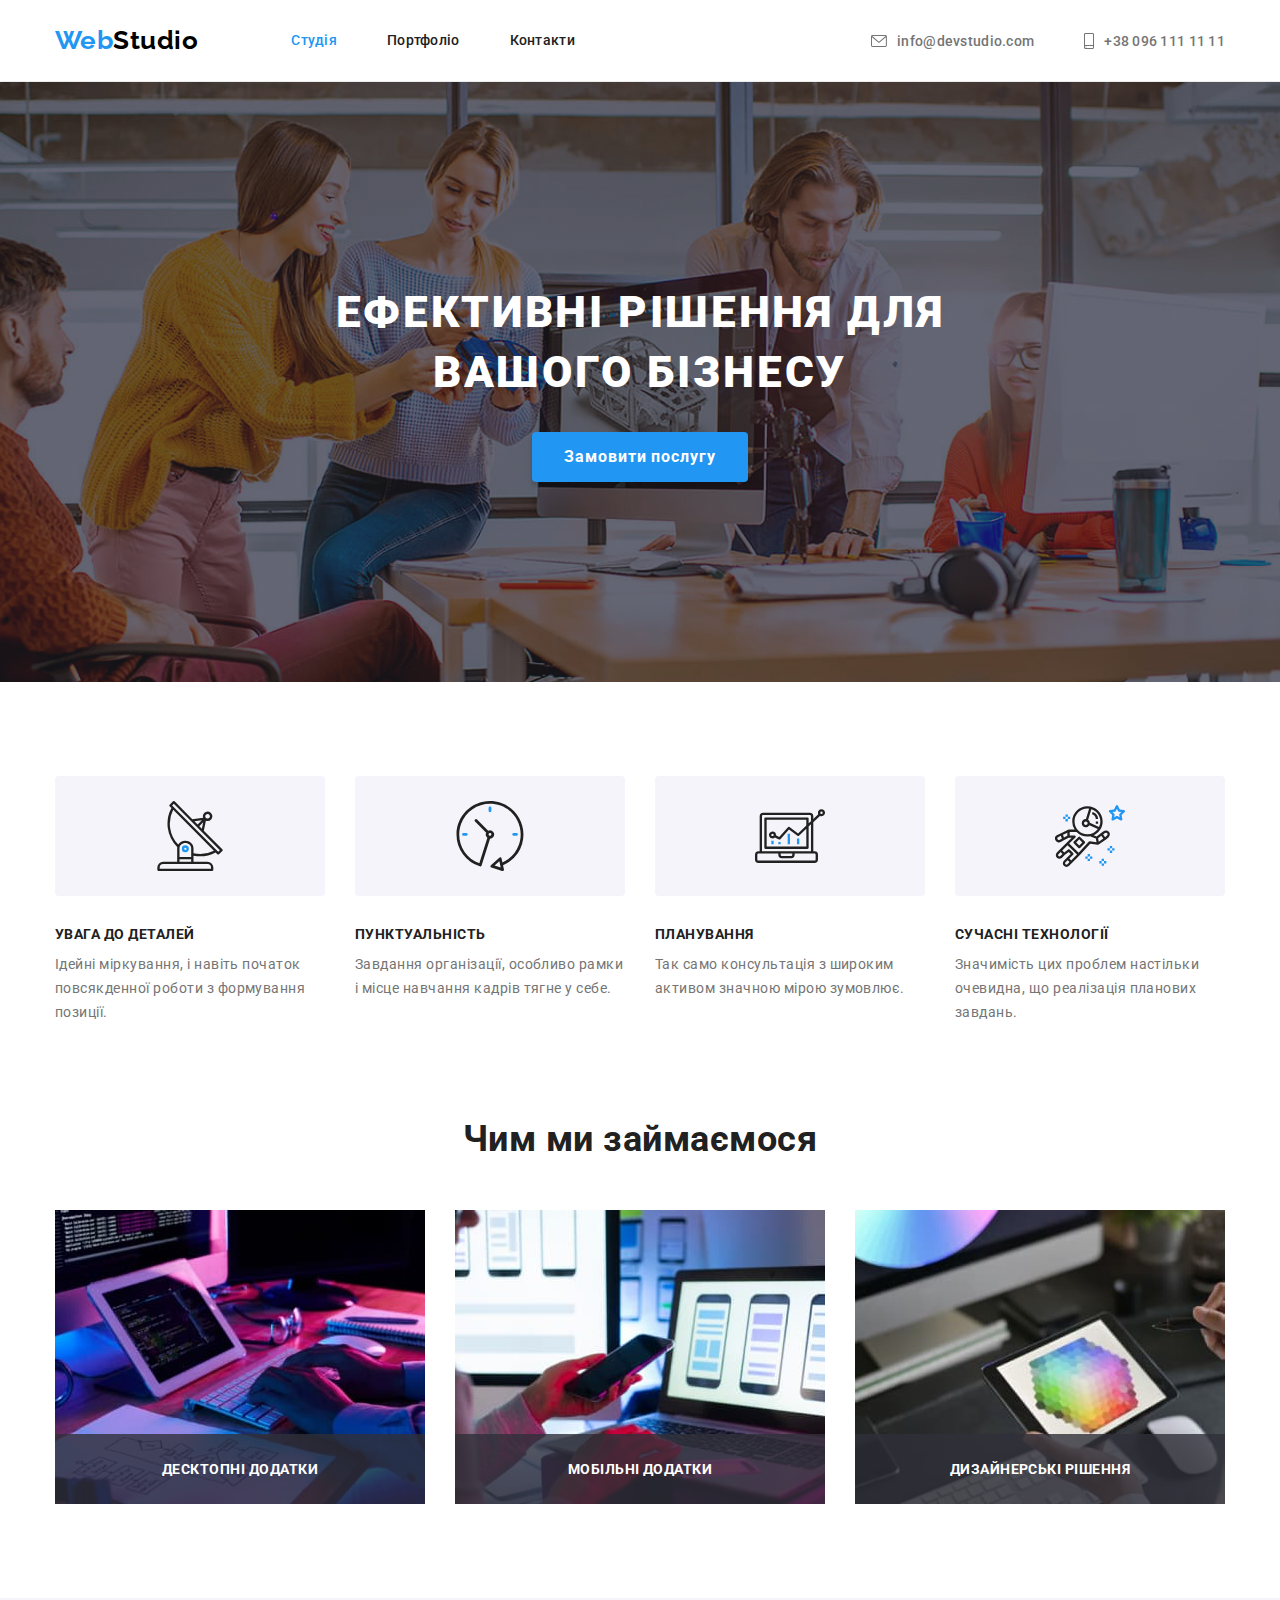
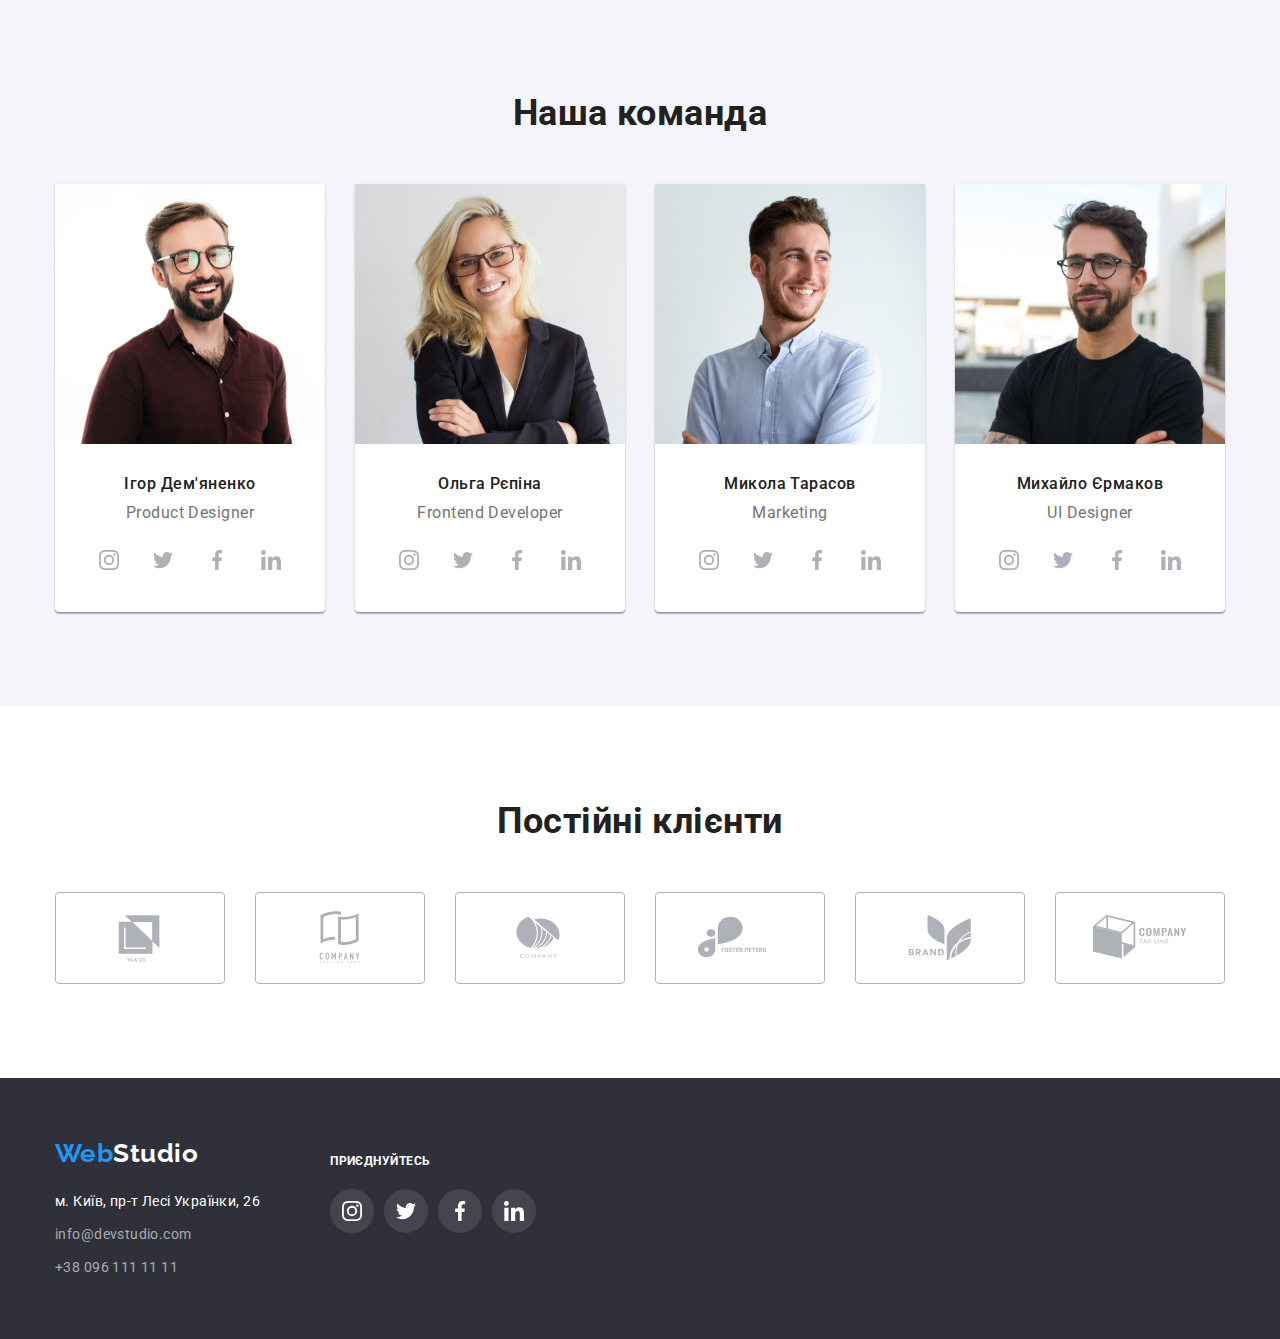
==== index.html @ a0d192ed "add animations and transitions" ====
<!DOCTYPE html>
<html lang="uk">
  <head>
    <meta charset="UTF-8" />
    <meta http-equiv="X-UA-Compatible" content="IE=edge" />
    <meta name="viewport" content="width=device-width, initial-scale=1.0" />
    <title>WebStudio</title>
    <link rel="preconnect" href="https://fonts.googleapis.com" />
    <link rel="preconnect" href="https://fonts.gstatic.com" crossorigin />
    <link
      href="https://fonts.googleapis.com/css2?family=Raleway:wght@700&family=Roboto:wght@400;500;700;900&display=swap"
      rel="stylesheet"
    />
    <link
      rel="stylesheet"
      href="https://cdnjs.cloudflare.com/ajax/libs/modern-normalize/1.1.0/modern-normalize.min.css"
    />
    <link rel="stylesheet" href="./css/style.css" />
  </head>
  <body>
    <header class="page-header">
      <div class="container header-container">
        <nav class="nav-blok">
          <a href="" lang="uk" class="logo logo-header header-link"
            >Web<span class="logo-black">Studio</span></a
          >
          <ul class="nav-list list">
            <li class="nav-list-item">
              <a
                href="./index.html"
                class="nav-list-link link current header-link"
                >Студія</a
              >
            </li>
            <li class="nav-list-item">
              <a href="./portfolio.html" class="nav-list-link link header-link"
                >Портфоліо</a
              >
            </li>
            <li class="nav-list-item">
              <a href="" class="nav-list-link link header-link">Контакти</a>
            </li>
          </ul>
        </nav>
        <div class="contact">
          <a href="mailto:info@devstudio.com" class="contact-link link">
            <svg class="mail-icon contact-icon" width="16px" height="12px">
              <use href="./images/icons.svg#icon-envelope"></use>
            </svg>
            info@devstudio.com</a
          >
          <a href="tel:+380961111111" class="contact-link link"
            ><svg class="tel-icon contact-icon" width="10px" height="16px">
              <use href="./images/icons.svg#icon-smartphone"></use>
            </svg>
            +38 096 111 11 11</a
          >
        </div>
      </div>
    </header>
    <main>
      <section class="hero-section hero">
        <div class="container">
          <h1 class="main-heading">Ефективні рішення для вашого бізнесу</h1>
          <button type="button" class="main-button" data-modal-open>
            Замовити послугу
          </button>
        </div>
      </section>
      <section class="advantages-section section">
        <div class="container">
          <h2 class="section-header hidden-header">Наші переваги</h2>
          <ul class="blok-list list card-set">
            <li class="card-set-item">
              <div class="blok-icon">
                <svg class="" width="70px" height="70px">
                  <use href="./images/icons.svg#icon-antenna"></use>
                </svg>
              </div>
              <h3 class="blok-header">Увага до деталей</h3>
              <p class="blok-paragraf">
                Ідейні міркування, і навіть початок повсякденної роботи з
                формування позиції.
              </p>
            </li>
            <li class="card-set-item">
              <div class="blok-icon">
                <svg class="" width="70px" height="70px">
                  <use href="./images/icons.svg#icon-clock"></use>
                </svg>
              </div>
              <h3 class="blok-header">Пунктуальність</h3>
              <p class="blok-paragraf">
                Завдання організації, особливо рамки і місце навчання кадрів
                тягне у себе.
              </p>
            </li>
            <li class="card-set-item">
              <div class="blok-icon">
                <svg class="" width="70px" height="70px">
                  <use href="./images/icons.svg#icon-diagram"></use>
                </svg>
              </div>
              <h3 class="blok-header">Планування</h3>
              <p class="blok-paragraf">
                Так само консультація з широким активом значною мірою зумовлює.
              </p>
            </li>
            <li class="card-set-item">
              <div class="blok-icon">
                <svg class="" width="70px" height="70px">
                  <use href="./images/icons.svg#icon-astronaut"></use>
                </svg>
              </div>
              <h3 class="blok-header">Сучасні технології</h3>
              <p class="blok-paragraf">
                Значимість цих проблем настільки очевидна, що реалізація
                планових завдань.
              </p>
            </li>
          </ul>
        </div>
      </section>
      <section class="work-section section">
        <div class="container">
          <h2 class="section-header">Чим ми займаємося</h2>
          <ul class="work-list list card-set">
            <li class="card-set-item work-list-item">
              <img
                src="./images/section-images-01.jpg"
                alt="section-images-desktop"
                width="370"
                height="294"
              />
              <div class="work-overlay">
                <p class="work-overlay-text">Десктопні додатки</p>
              </div>
            </li>
            <li class="card-set-item work-list-item">
              <img
                src="./images/section-images-02.jpg"
                alt="section-images-phone"
                width="370"
                height="294"
              />
              <div class="work-overlay">
                <p class="work-overlay-text">Мобільні додатки</p>
              </div>
            </li>
            <li class="card-set-item work-list-item">
              <img
                src="./images/section-images-03.jpg"
                alt="section-images-laptop"
                width="370"
                height="294"
              />
              <div class="work-overlay">
                <p class="work-overlay-text">Дизайнерські рішення</p>
              </div>
            </li>
          </ul>
        </div>
      </section>
      <section class="team-section section">
        <div class="container">
          <h2 class="section-header">Наша команда</h2>
          <ul class="team-list list card-set">
            <li class="card-set-item team-list-item">
              <img
                src="./images/our-team-01.jpg"
                alt="our-team-01"
                width="270"
                height="260"
              />
              <div class="item-data">
                <h3 class="work-header">Ігор Дем'яненко</h3>
                <p class="work-paragraf" lang="en">Product Designer</p>
                <ul class="team-icons-list list">
                  <li class="team-icons-item">
                    <a href="" class="team-icons-link link">
                      <svg class="team-icons" width="20px" height="20px">
                        <use href="./images/icons.svg#icon-instagram"></use>
                      </svg>
                    </a>
                  </li>
                  <li class="team-icons-item">
                    <a href="" class="team-icons-link link">
                      <svg class="team-icons" width="20px" height="20px">
                        <use href="./images/icons.svg#icon-twitter"></use>
                      </svg>
                    </a>
                  </li>
                  <li class="team-icons-item">
                    <a href="" class="team-icons-link link">
                      <svg class="team-icons" width="20px" height="20px">
                        <use href="./images/icons.svg#icon-facebook"></use>
                      </svg>
                    </a>
                  </li>
                  <li class="team-icons-item">
                    <a href="" class="team-icons-link link">
                      <svg class="team-icons" width="20px" height="20px">
                        <use href="./images/icons.svg#icon-linkedin"></use>
                      </svg>
                    </a>
                  </li>
                </ul>
              </div>
            </li>
            <li class="card-set-item team-list-item">
              <img
                src="./images/our-team-02.jpg"
                alt="our-team-02"
                width="270"
                height="260"
              />
              <div class="item-data">
                <h3 class="work-header">Ольга Рєпіна</h3>
                <p class="work-paragraf" lang="en">Frontend Developer</p>
                <ul class="team-icons-list list">
                  <li class="team-icons-item">
                    <a href="" class="team-icons-link link">
                      <svg class="team-icons" width="20px" height="20px">
                        <use href="./images/icons.svg#icon-instagram"></use>
                      </svg>
                    </a>
                  </li>
                  <li class="team-icons-item">
                    <a href="" class="team-icons-link link">
                      <svg class="team-icons" width="20px" height="20px">
                        <use href="./images/icons.svg#icon-twitter"></use>
                      </svg>
                    </a>
                  </li>
                  <li class="team-icons-item">
                    <a href="" class="team-icons-link link">
                      <svg class="team-icons" width="20px" height="20px">
                        <use href="./images/icons.svg#icon-facebook"></use>
                      </svg>
                    </a>
                  </li>
                  <li class="team-icons-item">
                    <a href="" class="team-icons-link link">
                      <svg class="team-icons" width="20px" height="20px">
                        <use href="./images/icons.svg#icon-linkedin"></use>
                      </svg>
                    </a>
                  </li>
                </ul>
              </div>
            </li>
            <li class="card-set-item team-list-item">
              <img
                src="./images/our-team-03.jpg"
                alt="our-team-03"
                width="270"
                height="260"
              />
              <div class="item-data">
                <h3 class="work-header">Микола Тарасов</h3>
                <p class="work-paragraf" lang="en">Marketing</p>
                <ul class="team-icons-list list">
                  <li class="team-icons-item">
                    <a href="" class="team-icons-link link">
                      <svg class="team-icons" width="20px" height="20px">
                        <use href="./images/icons.svg#icon-instagram"></use>
                      </svg>
                    </a>
                  </li>
                  <li class="team-icons-item">
                    <a href="" class="team-icons-link link">
                      <svg class="team-icons" width="20px" height="20px">
                        <use href="./images/icons.svg#icon-twitter"></use>
                      </svg>
                    </a>
                  </li>
                  <li class="team-icons-item">
                    <a href="" class="team-icons-link link">
                      <svg class="team-icons" width="20px" height="20px">
                        <use href="./images/icons.svg#icon-facebook"></use>
                      </svg>
                    </a>
                  </li>
                  <li class="team-icons-item">
                    <a href="" class="team-icons-link link">
                      <svg class="team-icons" width="20px" height="20px">
                        <use href="./images/icons.svg#icon-linkedin"></use>
                      </svg>
                    </a>
                  </li>
                </ul>
              </div>
            </li>
            <li class="card-set-item team-list-item">
              <img
                src="./images/our-team-04.jpg"
                alt="our-team-04"
                width="270"
              />
              <div class="item-data">
                <h3 class="work-header">Михайло Єрмаков</h3>
                <p class="work-paragraf" lang="en">UI Designer</p>
                <ul class="team-icons-list list">
                  <li class="team-icons-item">
                    <a href="" class="team-icons-link link">
                      <svg class="team-icons" width="20px" height="20px">
                        <use href="./images/icons.svg#icon-instagram"></use>
                      </svg>
                    </a>
                  </li>
                  <li class="team-icons-item">
                    <a href="" class="team-icons-link link">
                      <svg class="team-icons" width="20px" height="20px">
                        <use href="./images/icons.svg#icon-twitter"></use>
                      </svg>
                    </a>
                  </li>
                  <li class="team-icons-item">
                    <a href="" class="team-icons-link link">
                      <svg class="team-icons" width="20px" height="20px">
                        <use href="./images/icons.svg#icon-facebook"></use>
                      </svg>
                    </a>
                  </li>
                  <li class="team-icons-item">
                    <a href="" class="team-icons-link link">
                      <svg class="team-icons" width="20px" height="20px">
                        <use href="./images/icons.svg#icon-linkedin"></use>
                      </svg>
                    </a>
                  </li>
                </ul>
              </div>
            </li>
          </ul>
        </div>
      </section>
      <section class="partners-section section">
        <div class="container partners-container">
          <h2 class="section-header">Постійні клієнти</h2>
          <ul class="parsters-list list card-set">
            <li class="partners-item card-set-item">
              <a href="" class="partners-link link">
                <svg class="partners-icons" width="106px" height="60px">
                  <use href="./images/icons.svg#icon-company-first"></use>
                </svg>
              </a>
            </li>
            <li class="partners-item card-set-item">
              <a href="" class="partners-link link">
                <svg class="partners-icons" width="106px" height="60px">
                  <use href="./images/icons.svg#icon-company-second"></use>
                </svg>
              </a>
            </li>
            <li class="partners-item card-set-item">
              <a href="" class="partners-link link">
                <svg class="partners-icons" width="106px" height="60px">
                  <use href="./images/icons.svg#icon-company-third"></use>
                </svg>
              </a>
            </li>
            <li class="partners-item card-set-item">
              <a href="" class="partners-link link">
                <svg class="partners-icons" width="106px" height="60px">
                  <use href="./images/icons.svg#icon-company-fourth"></use>
                </svg>
              </a>
            </li>
            <li class="partners-item card-set-item">
              <a href="" class="partners-link link">
                <svg class="partners-icons" width="106px" height="60px">
                  <use href="./images/icons.svg#icon-company-fifth"></use>
                </svg>
              </a>
            </li>
            <li class="partners-item card-set-item">
              <a href="" class="partners-link link">
                <svg class="partners-icons" width="106px" height="60px">
                  <use href="./images/icons.svg#icon-company-sixth"></use>
                </svg>
              </a>
            </li>
          </ul>
        </div>
      </section>
    </main>
    <footer>
      <div class="footer-container container">
        <div class="footer-address">
          <div class="alignment">
            <a href="" lang="en" class="logo logo-footer"
              >Web<span class="logo-white">Studio</span></a
            >
          </div>
          <address class="address-data">
            <a
              class="address-map link footer-link"
              href="https://goo.gl/maps/VtKNpzAbD3xRwf1z6"
              target="_blank"
              rel="norefferrer noopener"
              >м. Київ, пр-т Лесі Українки, 26</a
            >
            <a
              class="address-link link footer-link"
              href="mailto:info@devstudio.com"
              >info@devstudio.com</a
            >
            <a class="address-link link footer-link" href="tel:+380961111111"
              >+38 096 111 11 11</a
            >
          </address>
        </div>
        <div class="footer-icons-blok">
          <div class="alignment">
            <h3 class="footer-icons-header">Приєднуйтесь</h3>
          </div>
          <ul class="footer-icons-list list">
            <li class="footer-icons-item">
              <a href="" class="footer-icons-link link">
                <svg class="footer-icons" width="20px" height="20px">
                  <use href="./images/icons.svg#icon-instagram"></use>
                </svg>
              </a>
            </li>
            <li class="footer-icons-item">
              <a href="" class="footer-icons-link link">
                <svg class="footer-icons" width="20px" height="20px">
                  <use href="./images/icons.svg#icon-twitter"></use>
                </svg>
              </a>
            </li>
            <li class="footer-icons-item">
              <a href="" class="footer-icons-link link">
                <svg class="footer-icons" width="20px" height="20px">
                  <use href="./images/icons.svg#icon-facebook"></use>
                </svg>
              </a>
            </li>
            <li class="footer-icons-item">
              <a href="" class="footer-icons-link link">
                <svg class="footer-icons" width="20px" height="20px">
                  <use href="./images/icons.svg#icon-linkedin"></use>
                </svg>
              </a>
            </li>
          </ul>
        </div>
      </div>
    </footer>
    <div class="backdrop is-hidden" data-modal>
      <div class="modal">
        <button type="button" class="close-modal" data-modal-close>
          <svg class="close-modal-icon" width="18px" height="18px">
            <use href="./images/icons.svg#icon-close-modal"></use>
          </svg>
        </button>
      </div>
    </div>
    <script src="./modal.js"></script>
  </body>
</html>
---- css/style.css ----
/* ----------GENERAL---------- */
:root {
  --title-color: #212121;
  --paragraf-color: #757575;
  --active-color: #2196f3;
  --white-color: #ffff;
  --filter-color: #f5f4fa;
  --active-button: #188ce8;
  --portfolio-border: #eee;
  --link-footer: rgba(255, 255, 255, 0.6);
  --icons-footer-bg: rgba(255, 255, 255, 0.1);
  --icons-color: #afb1b8;
  --text-decoration: none;
  --marker: none;
  --card-set-gap: 30px;
  --card-set-column: 4;
}

body {
  font-family: Roboto, sans-serif;
  color: var(--title-color);
  letter-spacing: 0.03em;
  background-color: var(--white-color);
}
h1,
h2,
h3,
h4,
h5,
h6,
p {
  margin: 0;
}
img {
  display: block;
  max-width: 100%;
  height: auto;
}
.list {
  margin: 0;
  padding: 0;
  list-style-type: var(--marker);
}
.link {
  font-style: normal;
  text-decoration: var(--text-decoration);
}

.section {
  padding-top: 94px;
  padding-bottom: 94px;
}
.container {
  width: 1200px;
  padding-left: 15px;
  padding-right: 15px;
  margin: 0 auto;
}
.card-set {
  display: flex;
  flex-wrap: wrap;
  gap: var(--card-set-gap);
}
.card-set-item {
  flex-basis: calc(
    (100% - var(--card-set-gap) * (var(--card-set-column) - 1)) /
      (var(--card-set-column))
  );
}
/* ----------HEADER 1 PAGE---------- */
header {
  border-bottom: 1px solid #ececec;
}
/* .page-header {
  position: fixed;
  width: 100%;
  top: 0;
  left: 0;
  min-height: 81px;
} */
.header-link {
  padding-top: 25px;
  padding-bottom: 25px;
}
.header-container {
  display: flex;
  align-items: center;
}
.nav-blok {
  display: flex;
  align-items: center;
}
.nav-list {
  display: flex;
}
.nav-list-item:not(:last-child) {
  margin-right: 50px;
}
.contact {
  display: flex;
  margin-left: auto;
}
.contact-link:not(:last-child) {
  margin-right: 50px;
}
.logo {
  font-family: "Raleway";
  font-weight: 700;
  font-size: 26px;
  line-height: calc(31 / 26);
  color: var(--active-color);
  text-decoration: var(--text-decoration);
}
.logo-header {
  margin-right: 93px;
}
.logo-black {
  color: #000000;
}
.nav-list-link,
.contact-link {
  font-weight: 500;
  font-size: 14px;
  line-height: calc(16 / 14);
  letter-spacing: 0.02em;
}
.nav-list-link {
  color: var(--title-color);
  transition: color 250ms cubic-bezier(0.4, 0, 0.2, 1);
}
.nav-list-link.current {
  color: var(--active-color);
}
.contact-link {
  display: flex;
  align-items: center;
  color: var(--paragraf-color);
  transition: color 250ms cubic-bezier(0.4, 0, 0.2, 1);
}
.contact-icon {
  margin-right: 10px;
  fill: currentColor;
}
.nav-list-link:hover,
.nav-list-link:focus,
.contact-link:hover,
.contact-link:focus {
  color: var(--active-color);
}

/*---------- HERO 1 page----------  */
.hero,
footer {
  background-color: rgba(47, 48, 58, 1);
}
.hero-section {
  padding-top: 200px;
  padding-bottom: 200px;
  min-height: 600px;
  max-width: 1600px;
  margin-right: auto;
  margin-left: auto;
  background-image: linear-gradient(
      rgba(47, 48, 58, 0.4),
      rgba(47, 48, 58, 0.4)
    ),
    url(../images/hero-img.png);
  background-repeat: no-repeat;
  background-size: cover;
  background-position: center;
}
.main-heading {
  margin: 0 auto 30px auto;
  max-width: 696px;
  font-weight: 900;
  font-size: 44px;
  line-height: calc(60 / 44);
  letter-spacing: 0.06em;
  text-transform: uppercase;
  text-align: center;
  color: var(--white-color);
}
.main-button {
  display: flex;
  min-width: 216px;
  justify-content: center;
  align-items: center;
  margin: 0 auto;
  padding: 10px 32px;
  font-family: inherit;
  font-weight: 700;
  font-size: 16px;
  line-height: calc(30 / 16);
  letter-spacing: 0.06em;
  color: var(--white-color);
  background-color: var(--active-color);
  box-shadow: 0px 4px 4px rgba(0, 0, 0, 0.15);
  border: none;
  border-radius: 4px;
  cursor: pointer;

  transition: background-color 250ms cubic-bezier(0.4, 0, 0.2, 1);
}
.main-button:hover,
.main-button:focus {
  background-color: var(--active-button);
}
/* ----------MAIN GENERAL---------- */
.section-header {
  margin-bottom: 50px;
  font-size: 36px;
  line-height: calc(42 / 36);
  text-align: center;
}
.hidden-header {
  position: absolute;
  white-space: nowrap;
  width: 1px;
  height: 1px;
  overflow: hidden;
  border: 0;
  padding: 0;
  clip: rect(0 0 0 0);
  clip-path: inset(50%);
  margin: -1px;
}
/* ----------SECTION ADVANTAGES 1 PAGE---------- */
.blok-icon {
  display: flex;
  justify-content: center;
  align-items: center;
  height: 120px;
  width: 100%;
  background-color: var(--filter-color);
  border-radius: 4px;
  margin-bottom: 30px;
}
.blok-header {
  margin-bottom: 10px;
  font-size: 14px;
  line-height: calc(16 / 14);
  text-transform: uppercase;
}
.blok-paragraf {
  font-size: 14px;
  line-height: calc(24 / 14);
  color: var(--paragraf-color);
}
/* ----------SECTION OUR WORK 1 PAGE ---------- */
.work-section {
  padding-top: 0;
}
.work-list-item {
  position: relative;
  --card-set-column: 3;
}
.work-overlay {
  position: absolute;
  bottom: 0;
  width: 100%;

  background-color: rgba(47, 48, 58, 0.8);
}
.work-overlay-text {
  padding-top: 27px;
  padding-bottom: 27px;

  font-weight: 700;
  font-size: 14px;
  line-height: calc(16 / 14);
  text-align: center;
  text-transform: uppercase;
  color: var(--white-color);
}
/*  ----------SECTION OUR TEAM 1 PAGE ---------- */
.team-list-item {
  background-color: var(--white-color);
  box-shadow: 0px 1px 3px rgba(0, 0, 0, 0.12), 0px 1px 1px rgba(0, 0, 0, 0.14),
    0px 2px 1px rgba(0, 0, 0, 0.2);
  border-radius: 0px 0px 4px 4px;
}
.item-data {
  padding: 30px 32px;
  text-align: center;
}
.team-section {
  background-color: var(--filter-color);
}
.work-header {
  margin-bottom: 10px;
  font-weight: 500;
  font-size: 16px;
  line-height: calc(19 / 16);
}
.work-paragraf {
  font-size: 16px;
  line-height: calc(19 / 16);
  color: var(--paragraf-color);
  margin-bottom: 16px;
}
.team-icons-list,
.footer-icons-list {
  display: flex;
  align-items: center;
  justify-content: space-between;
}
.team-icons-item,
.footer-icons-item {
  height: 44px;
  width: 44px;
}
.team-icons-link,
.footer-icons-link {
  display: flex;
  align-items: center;
  justify-content: center;
  height: 100%;
  width: 100%;
}
.team-icons-link {
  color: var(--icons-color);
  transition: background-color 250ms cubic-bezier(0.4, 0, 0.2, 1),
    color 250ms cubic-bezier(0.4, 0, 0.2, 1),
    border-radius 250ms cubic-bezier(0.4, 0, 0.2, 1);
}
.team-icons-link:hover,
.team-icons-link:focus {
  color: var(--white-color);
  background-color: var(--active-color);
  border-radius: 50%;
}
.team-icons {
  fill: currentColor;
}

/* ----------PARTNERS---------- */

.partners-item {
  /* display: flex; */
  --card-set-column: 6;
  min-height: 92px;
}
.partners-link {
  display: flex;
  justify-content: center;
  align-items: center;
  width: 100%;
  height: 100%;
  color: var(--icons-color);
  border: 1px solid var(--icons-color);
  border-radius: 4px;

  transition: color 250ms cubic-bezier(0.4, 0, 0.2, 1),
    border 250ms cubic-bezier(0.4, 0, 0.2, 1);
}
.partners-link:hover,
.partners-link:focus {
  border: 1px solid var(--active-color);
  color: var(--active-color);
}
.partners-icons {
  fill: currentColor;
}

/* ----------FOOTER---------- */
footer {
  padding-top: 60px;
  padding-bottom: 60px;
}
.footer-container {
  display: flex;
}
.logo-white {
  color: var(--white-color);
}
.footer-address {
  display: flex;
  flex-direction: column;
  margin-right: 70px;
}
.footer-link {
  font-weight: 400;
  font-size: 14px;
  line-height: calc(24 / 14);
  letter-spacing: 0.03em;
}
.address-data {
  display: flex;
  flex-direction: column;
  gap: 9px;
}
.address-map {
  color: var(--white-color);

  transition: color 250ms cubic-bezier(0.4, 0, 0.2, 1);
}
.address-link {
  color: var(--link-footer);

  transition: color 250ms cubic-bezier(0.4, 0, 0.2, 1);
}
.address-map:hover,
.address-link:hover,
.address-map:focus,
.address-link:focus {
  color: var(--active-color);
}
.footer-icons-header {
  font-size: 12px;
  line-height: calc(16 / 14);
  text-transform: uppercase;
  color: var(--white-color);
}
.footer-icons-item:not(:last-child) {
  margin-right: 10px;
}
.footer-icons-link {
  color: var(--white-color);
  background-color: var(--icons-footer-bg);
  border-radius: 50%;

  transition: background-color 250ms cubic-bezier(0.4, 0, 0.2, 1),
    color 250ms cubic-bezier(0.4, 0, 0.2, 1);
}
.footer-icons {
  fill: currentColor;
}
.footer-icons-link:hover,
.footer-icons-link:focus {
  color: var(--white-color);
  background-color: var(--active-color);
}
.alignment {
  min-height: 31px;
  display: flex;
  align-items: flex-end;
  margin-bottom: 20px;
}

/* ----------SECOND PAGE---------- */

/* ----------FILTER BLOK---------- */
.filter-list {
  margin-bottom: 50px;
  display: flex;
  justify-content: center;
  gap: 8px;
}
.filter-list-button {
  display: flex;
  justify-content: center;
  align-items: center;
  min-width: 73px;
  padding: 6px 22px;
  font-family: inherit;
  font-weight: 500;
  font-size: 16px;
  line-height: calc(26 / 16);
  text-align: center;
  letter-spacing: 0.03em;
  border: none;
  border-radius: 4px;
  color: var(--title-color);
  background-color: var(--filter-color);
  cursor: pointer;

  transition: background-color 250ms cubic-bezier(0.4, 0, 0.2, 1),
    color 250ms cubic-bezier(0.4, 0, 0.2, 1),
    box-shadow 250ms cubic-bezier(0.4, 0, 0.2, 1);
}
.active-button,
.filter-list-button:hover,
.filter-list-button:focus {
  color: var(--white-color);
  background-color: var(--active-color);
  box-shadow: 0px 3px 1px rgba(0, 0, 0, 0.1), 0px 1px 2px rgba(0, 0, 0, 0.08),
    0px 2px 2px rgba(0, 0, 0, 0.12);
}

/* ----------PORTFOLIO LIST---------- */
.portfolio-list-header {
  margin-bottom: 4px;
  font-size: 18px;
  line-height: calc(36 / 18);
  letter-spacing: 0.06em;
  color: var(--title-color);
}
.portfolio-list-data {
  padding: 20px 24px;
  border: 1px solid var(--portfolio-border);
  border-top: 0;
}
.portfolio-list-text {
  font-size: 16px;
  line-height: calc(30 / 16);
  color: var(--paragraf-color);
}
.portfolio-list-item {
  --card-set-column: 3;
}
.portfolio-link {
  display: flex;
  flex-direction: column;
  width: 100%;
  height: 100%;
  cursor: pointer;

  transition: box-shadow 250ms cubic-bezier(0.4, 0, 0.2, 1);
}
.portfolio-link:hover,
.portfolio-link:focus {
  box-shadow: 0px 1px 1px rgba(0, 0, 0, 0.12), 0px 4px 4px rgba(0, 0, 0, 0.06),
    1px 4px 6px rgba(0, 0, 0, 0.16);
}
.portfolio-overlay-blok {
  position: relative;
  overflow: hidden;
}
.portfolio-overlay {
  position: absolute;
  top: 0;
  left: 0;
  transform: translateY(100%);
  width: 100%;
  height: 100%;
  display: flex;
  align-items: center;
  padding-left: 24px;
  padding-right: 24px;
  background-color: rgba(33, 150, 243, 0.9);
}
.portfolio-overlay-text {
  font-size: 18px;
  line-height: calc(28 / 18);
  color: var(--white-color);
}

.portfolio-link:hover .portfolio-overlay,
.portfolio-link:focus .portfolio-overlay {
  animation: portfolioOverflow 250ms cubic-bezier(0.4, 0, 0.2, 1) forwards;
}
/*---------- MODAL---------- */
.backdrop {
  position: fixed;
  top: 0;
  left: 0;

  width: 100%;
  height: 100%;

  background-color: rgba(0, 0, 0, 0.2);
}
.backdrop.is-hidden {
  opacity: 0;
  pointer-events: none;
  visibility: hidden;
}
.modal {
  position: absolute;
  top: 50%;
  left: 50%;
  transform: translate(-50%, -50%);
  display: flex;
  justify-content: flex-end;
  padding-top: 8px;
  padding-right: 8px;

  min-width: 528px;
  min-height: 581px;

  background-color: var(--white-color);
  box-shadow: 0px 1px 3px rgba(0, 0, 0, 0.12), 0px 1px 1px rgba(0, 0, 0, 0.14),
    0px 2px 1px rgba(0, 0, 0, 0.2);
  border-radius: 4px;
}
.close-modal {
  display: flex;
  justify-content: center;
  align-items: center;
  padding: 0;

  width: 30px;
  height: 30px;

  border: 1px solid rgba(0, 0, 0, 0.1);
  border-radius: 50%;
}
/*---------- ANIMATIONS---------- */
@keyframes portfolioOverflow {
  0% {
    transform: translateY(100%);
  }
  100% {
    transform: translateY(0);
  }
}
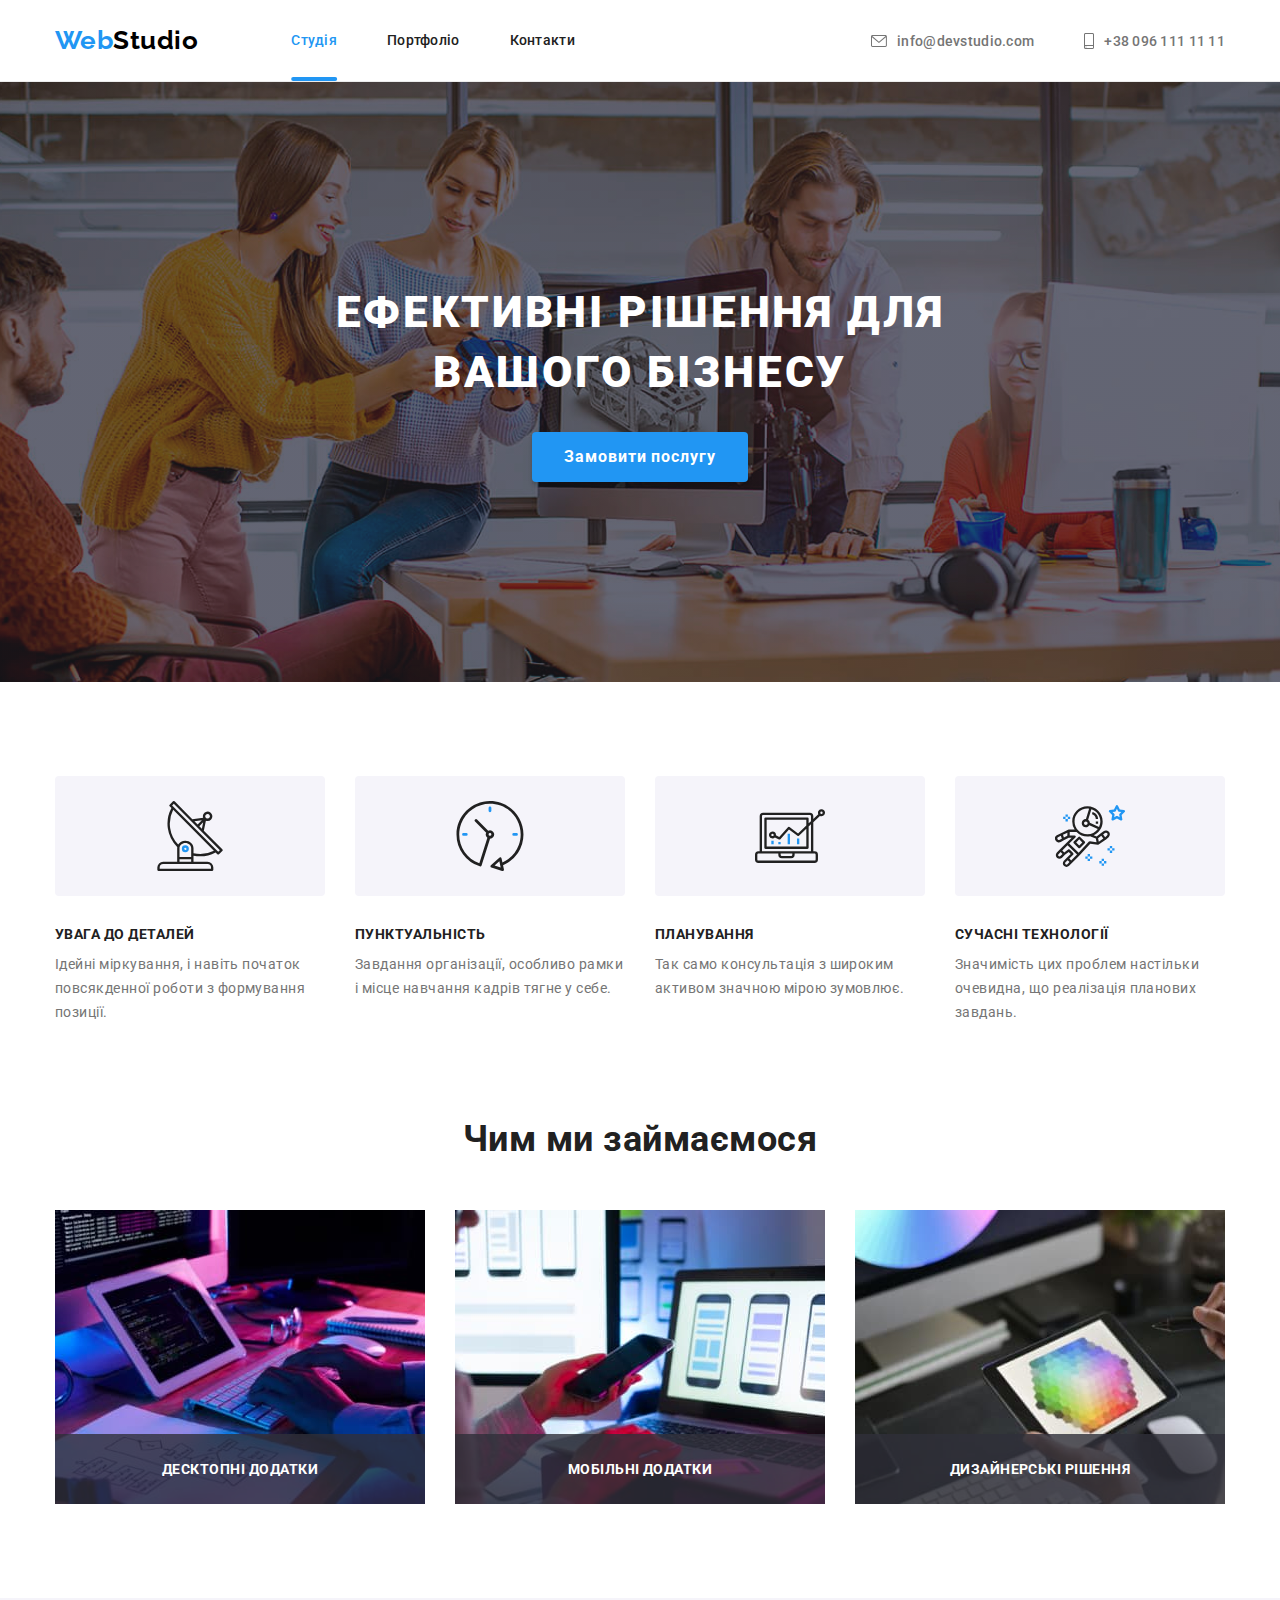
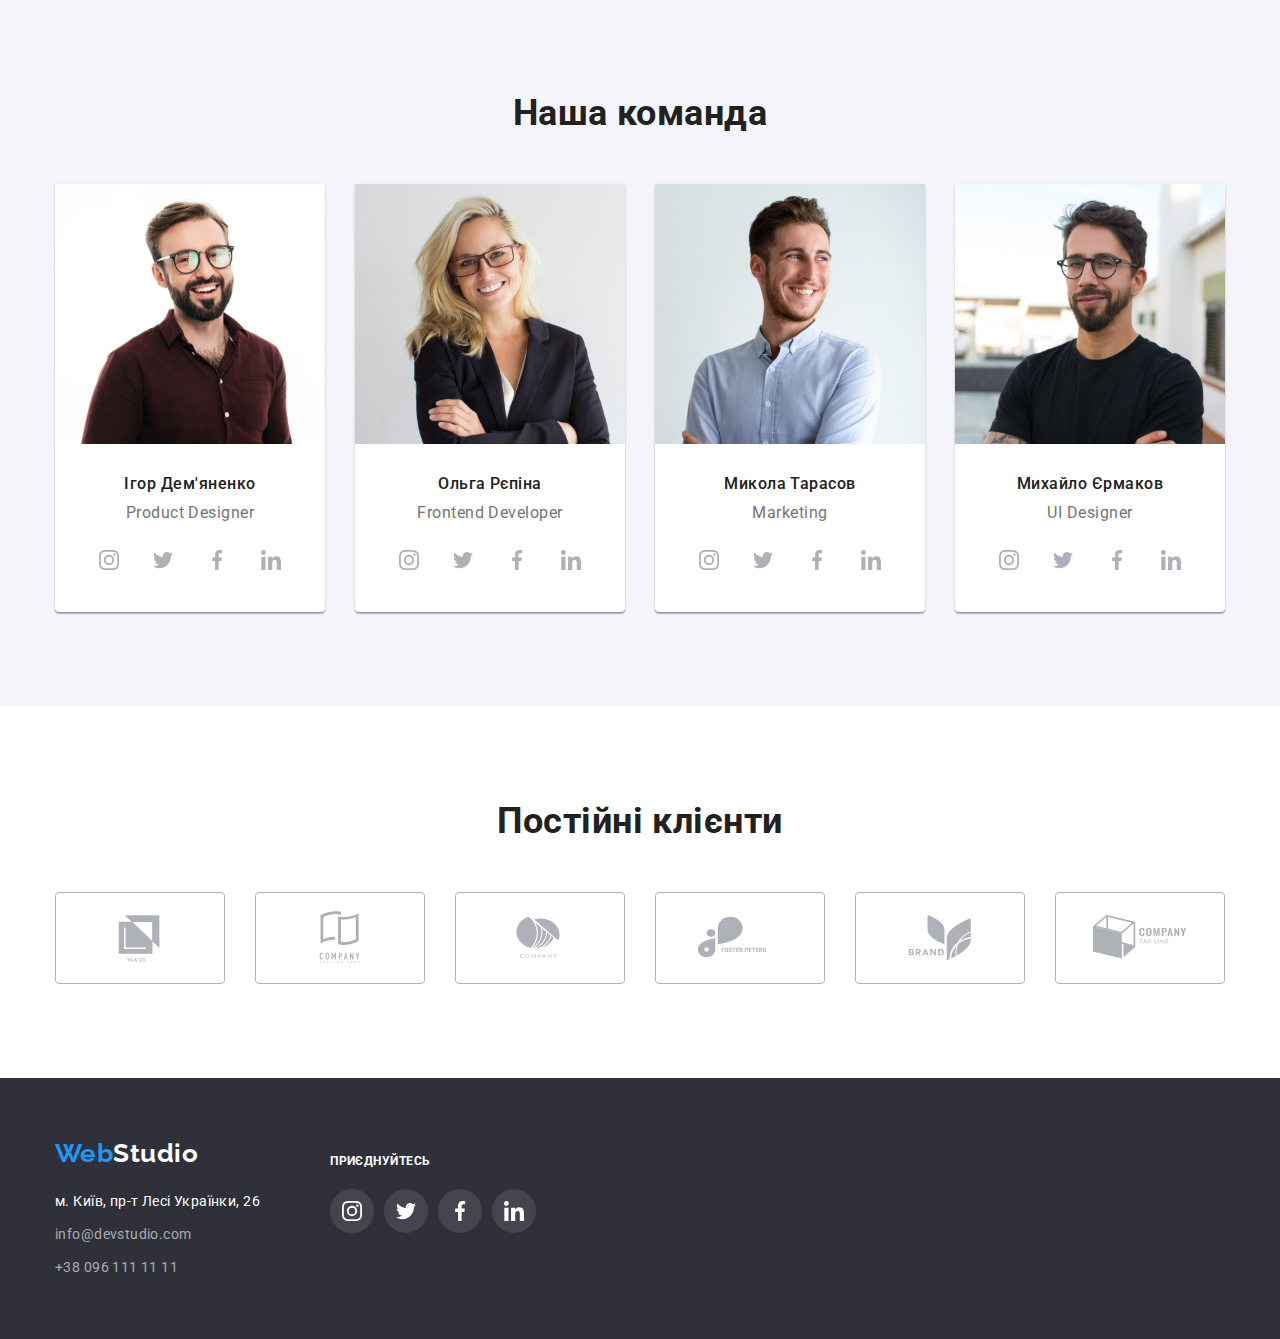
==== commit 25a050a6: "add animation of modal and current" ====
--- a/index.html
+++ b/index.html
@@ -457,6 +457,6 @@
         </button>
       </div>
     </div>
-    <script src="./modal.js"></script>
+    <script src="./js/modal.js"></script>
   </body>
 </html>
--- a/css/style.css
+++ b/css/style.css
@@ -125,11 +125,31 @@
   letter-spacing: 0.02em;
 }
 .nav-list-link {
+  position: relative;
   color: var(--title-color);
   transition: color 250ms cubic-bezier(0.4, 0, 0.2, 1);
 }
 .nav-list-link.current {
   color: var(--active-color);
+}
+.nav-list-link.current::after {
+  content: "";
+  position: absolute;
+  top: 70px;
+  left: 50%;
+
+  width: 100%;
+  height: 4px;
+
+  transform: translateX(-50%);
+
+  background-color: var(--active-color);
+  border-radius: 2px;
+
+  transition: width 250ms cubic-bezier(0.4, 0, 0.2, 1);
+}
+.nav-list-link.current:hover::after {
+  width: 50%;
 }
 .contact-link {
   display: flex;
@@ -316,18 +336,17 @@
   justify-content: center;
   height: 100%;
   width: 100%;
+  border-radius: 50%;
 }
 .team-icons-link {
   color: var(--icons-color);
   transition: background-color 250ms cubic-bezier(0.4, 0, 0.2, 1),
-    color 250ms cubic-bezier(0.4, 0, 0.2, 1),
-    border-radius 250ms cubic-bezier(0.4, 0, 0.2, 1);
+    color 250ms cubic-bezier(0.4, 0, 0.2, 1);
 }
 .team-icons-link:hover,
 .team-icons-link:focus {
   color: var(--white-color);
   background-color: var(--active-color);
-  border-radius: 50%;
 }
 .team-icons {
   fill: currentColor;
@@ -528,6 +547,8 @@
   padding-left: 24px;
   padding-right: 24px;
   background-color: rgba(33, 150, 243, 0.9);
+
+  transition: transform 250ms cubic-bezier(0.4, 0, 0.2, 1);
 }
 .portfolio-overlay-text {
   font-size: 18px;
@@ -537,8 +558,10 @@
 
 .portfolio-link:hover .portfolio-overlay,
 .portfolio-link:focus .portfolio-overlay {
-  animation: portfolioOverflow 250ms cubic-bezier(0.4, 0, 0.2, 1) forwards;
-}
+  transform: translateY(0);
+}
+
+
 /*---------- MODAL---------- */
 .backdrop {
   position: fixed;
@@ -549,17 +572,25 @@
   height: 100%;
 
   background-color: rgba(0, 0, 0, 0.2);
+
+  opacity: 1;
+
+  transition: opacity 500ms cubic-bezier(0.4, 0, 0.2, 1);
 }
 .backdrop.is-hidden {
   opacity: 0;
   pointer-events: none;
   visibility: hidden;
 }
+.backdrop.is-hidden .modal {
+  transform: translate(-50%, -50%) scale(0.5);
+
+}
 .modal {
   position: absolute;
   top: 50%;
   left: 50%;
-  transform: translate(-50%, -50%);
+  transform: translate(-50%, -50%) scale(1);
   display: flex;
   justify-content: flex-end;
   padding-top: 8px;
@@ -572,6 +603,8 @@
   box-shadow: 0px 1px 3px rgba(0, 0, 0, 0.12), 0px 1px 1px rgba(0, 0, 0, 0.14),
     0px 2px 1px rgba(0, 0, 0, 0.2);
   border-radius: 4px;
+
+  transition: transform 1000ms cubic-bezier(0.4, 0, 0.2, 1);
 }
 .close-modal {
   display: flex;
@@ -585,12 +618,4 @@
   border: 1px solid rgba(0, 0, 0, 0.1);
   border-radius: 50%;
 }
-/*---------- ANIMATIONS---------- */
-@keyframes portfolioOverflow {
-  0% {
-    transform: translateY(100%);
-  }
-  100% {
-    transform: translateY(0);
-  }
-}
+
